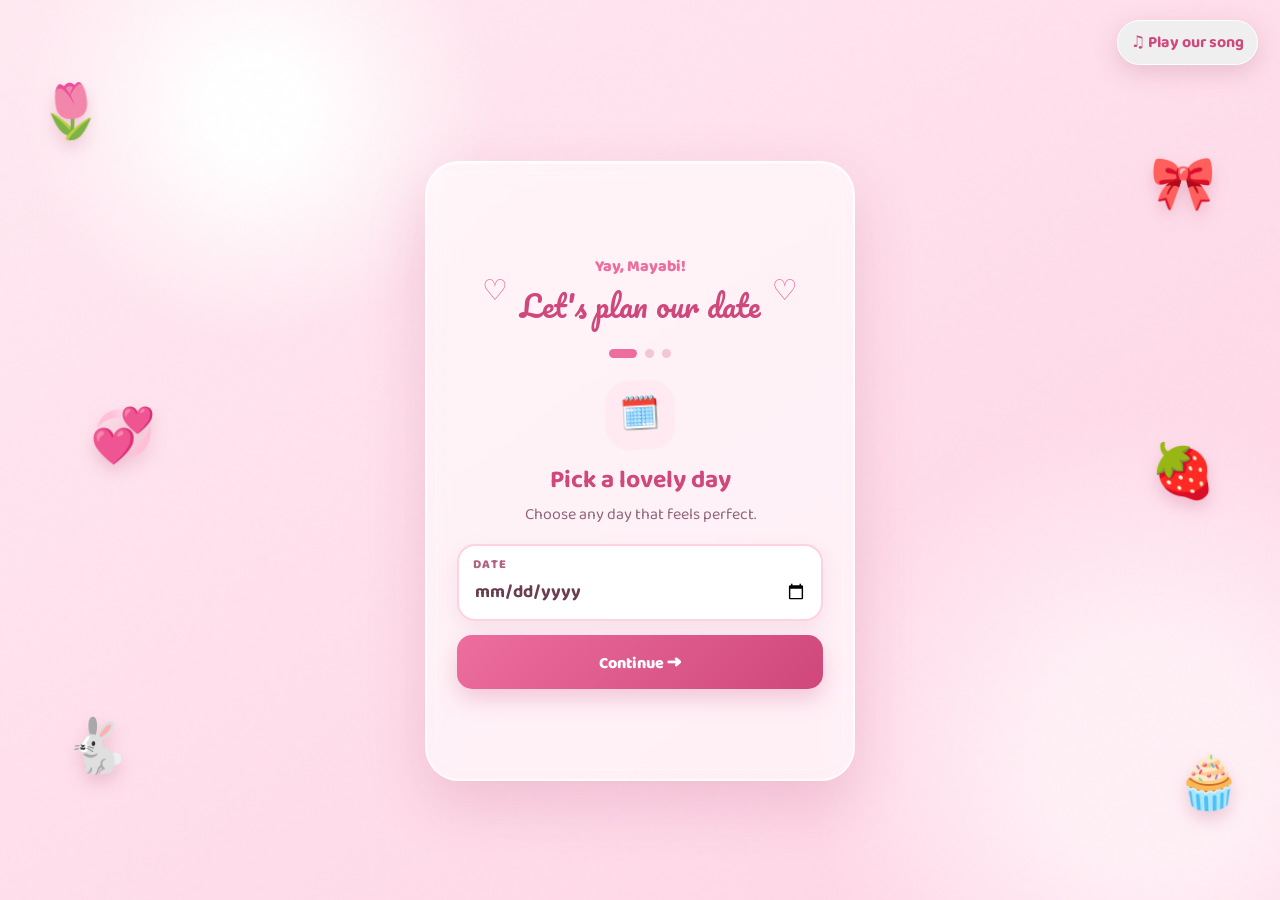
==== date.html @ b72f5c67 "Add files via upload" ====
<!doctype html>
<html lang="en">
<head>
  <meta charset="UTF-8">
  <meta name="viewport" content="width=device-width,initial-scale=1,viewport-fit=cover">
  <meta name="theme-color" content="#ffd9e8">
  <title>Plan Our Date ♡</title>
  <link rel="preconnect" href="https://fonts.googleapis.com">
  <link rel="preconnect" href="https://fonts.gstatic.com" crossorigin>
  <link href="https://fonts.googleapis.com/css2?family=Baloo+2:wght@500;600;700&family=Pacifico&display=swap" rel="stylesheet">
  <link rel="stylesheet" href="assets/style.css">
</head>
<body class="planner-page">
  <div class="grain"></div>
  <div class="sticker-field" aria-hidden="true">
    <span class="sticker s1">🌷</span><span class="sticker s2">🎀</span>
    <span class="sticker s3">🐇</span><span class="sticker s4">🧁</span>
    <span class="sticker s5">💞</span><span class="sticker s6">🍓</span>
  </div>
  <button class="music-pill" id="musicToggle" aria-label="Play music">♫ <span>Play our song</span></button>
  <audio id="bgMusic" loop preload="none"><source src="assets/our-song.mp3" type="audio/mpeg"></audio>

  <main class="planner-shell">
    <section class="planner-card">
      <header class="planner-header">
        <span class="tiny-heart">♡</span>
        <div><p>Yay, <span data-invitee>Mayabi</span>!</p><h1>Let's plan our date</h1></div>
        <span class="tiny-heart">♡</span>
      </header>
      <div class="progress-dots" aria-label="Planning progress">
        <span class="active"></span><span></span><span></span>
      </div>

      <form id="dateForm">
        <section class="form-step active" data-step="0">
          <div class="step-icon">🗓️</div>
          <h2>Pick a lovely day</h2>
          <p>Choose any day that feels perfect.</p>
          <label class="pretty-input calendar-input">
            <span>Date</span><input id="dateInput" name="date" type="date" required>
          </label>
          <button class="next-btn" type="button" data-next>Continue <span>→</span></button>
        </section>

        <section class="form-step" data-step="1">
          <div class="step-icon">📍</div>
          <h2>Where should we go?</h2>
          <p>Pick the city for our little adventure.</p>
          <div class="place-grid">
            <label class="place-option"><input type="radio" name="place" value="Dhaka"><span class="place-card"><b>🏙️</b><strong>Dhaka</strong><small>City lights & treats</small></span></label>
            <label class="place-option"><input type="radio" name="place" value="Cumilla"><span class="place-card"><b>🌿</b><strong>Cumilla</strong><small>Calm & cozy moments</small></span></label>
          </div>
          <div class="step-actions"><button class="back-btn" type="button" data-back>Back</button><button class="next-btn" type="button" data-next>Continue <span>→</span></button></div>
        </section>

        <section class="form-step" data-step="2">
          <div class="step-icon">⏰</div>
          <h2>What time works for you?</h2>
          <p>Pick the sweetest time for our plan.</p>
          <label class="pretty-input time-input"><span>Time</span><input id="timeInput" name="time" type="time" required></label>
          <div class="summary" id="summary"></div>
          <div class="step-actions"><button class="back-btn" type="button" data-back>Back</button><button class="final-btn" type="submit">Finalise Date 💗</button></div>
          <p class="form-status" id="formStatus" aria-live="polite"></p>
        </section>
      </form>
    </section>
  </main>

  <section class="success-screen" id="successScreen" aria-hidden="true">
    <div class="success-card"><div class="success-bear">🐻‍❄️💗</div><p>It’s a date!</p><h2>Congratulations!</h2><div id="finalDetails"></div><small>Can’t wait to see you, <span data-invitee>Mayabi</span>.<br>— <span data-inviter>Hasib</span></small></div>
    <div id="kissRain" aria-hidden="true"></div>
  </section>
  <script src="assets/config.js"></script>
  <script src="assets/planner.js"></script>
</body>
</html>
---- assets/style.css ----
:root{--pink-0:#fff8fb;--pink-1:#ffeaf2;--pink-2:#ffd4e5;--pink-3:#f9a9c8;--pink-4:#ed6e9e;--pink-5:#cf477b;--ink:#6a3e51;--white:#fff;--shadow:0 22px 60px rgba(180,72,116,.2)}
*{box-sizing:border-box}html,body{margin:0;min-height:100%;font-family:"Baloo 2",system-ui,sans-serif;color:var(--ink)}body{min-height:100svh;overflow-x:hidden;background:radial-gradient(circle at 20% 12%,#fff 0 4%,transparent 18%),radial-gradient(circle at 90% 84%,#fff0f6 0 8%,transparent 25%),linear-gradient(145deg,var(--pink-1),var(--pink-2));position:relative}
button,input{font:inherit}.grain{position:fixed;inset:0;pointer-events:none;opacity:.28;background-image:url("data:image/svg+xml,%3Csvg viewBox='0 0 140 140' xmlns='http://www.w3.org/2000/svg'%3E%3Cfilter id='n'%3E%3CfeTurbulence type='fractalNoise' baseFrequency='.9' numOctaves='2' stitchTiles='stitch'/%3E%3C/filter%3E%3Crect width='100%25' height='100%25' filter='url(%23n)' opacity='.08'/%3E%3C/svg%3E")}
.screen-shell,.planner-shell{min-height:100svh;display:grid;place-items:center;padding:max(72px,env(safe-area-inset-top)) 18px max(28px,env(safe-area-inset-bottom));position:relative;z-index:2}.invite-card,.planner-card{width:min(100%,430px);background:linear-gradient(150deg,rgba(250,166,198,.94),rgba(244,130,173,.94));border:2px solid rgba(255,255,255,.72);border-radius:34px;box-shadow:var(--shadow),inset 0 1px 0 #fff8;padding:30px 22px 24px;text-align:center;position:relative;backdrop-filter:blur(10px)}
.invite-card:before,.planner-card:before{content:"";position:absolute;inset:9px;border:1px dashed #fff9;border-radius:27px;pointer-events:none}.mini-label{display:inline-flex;padding:7px 14px;background:#fff9;border-radius:999px;font-size:.78rem;font-weight:700;letter-spacing:.08em;text-transform:uppercase}.mascot{font-size:4.6rem;filter:drop-shadow(0 8px 8px #b5487040);margin:8px 0 2px;animation:bob 3s ease-in-out infinite;position:relative}.mascot span{font:2rem "Pacifico";position:absolute;color:#fff;transform:rotate(13deg);margin-left:-14px}.invite-card h1{font-family:"Pacifico",cursive;color:#fff;font-size:clamp(1.85rem,7vw,2.55rem);line-height:1.35;font-weight:400;text-shadow:0 3px 0 #cf5d89,0 7px 20px #a6396550;margin:5px auto 4px;max-width:370px}.signature{color:#fff;font-weight:700;margin:4px 0 18px}.button-zone{height:116px;position:relative;display:flex;align-items:flex-start;justify-content:center;gap:14px;padding-top:12px}.choice-btn{border:0;border-radius:999px;min-width:118px;min-height:52px;padding:13px 24px;font-weight:800;text-decoration:none;display:inline-grid;place-items:center;cursor:pointer;box-shadow:0 10px 22px #a93b6650;transition:transform .22s,box-shadow .22s;touch-action:manipulation}.yes-btn{background:#fff;color:var(--pink-5);font-size:1.08rem}.yes-btn:active{transform:scale(.96)}.no-btn{background:#d85b89;color:#fff;position:absolute;left:calc(50% + 8px);top:12px;transition:left .25s cubic-bezier(.2,.9,.3,1.2),top .25s cubic-bezier(.2,.9,.3,1.2),transform .2s}.hint{font-size:.82rem;color:#fff;margin:0;opacity:.9}.music-pill{position:fixed;z-index:20;top:max(14px,env(safe-area-inset-top));right:14px;border:1px solid #fff;background:#fffbd;color:var(--pink-5);border-radius:999px;padding:9px 13px;font-weight:700;box-shadow:0 7px 25px #a75b7740;backdrop-filter:blur(8px)}.music-pill.playing{background:var(--pink-5);color:#fff}.sticker{position:fixed;z-index:1;font-size:clamp(1.8rem,7vw,3.1rem);filter:drop-shadow(0 8px 8px #bc527840);animation:float 4s ease-in-out infinite;user-select:none}.s1{left:3%;top:8%}.s2{right:5%;top:16%;animation-delay:-1s}.s3{left:5%;bottom:12%;animation-delay:-2s}.s4{right:3%;bottom:8%;animation-delay:-.4s}.s5{left:7%;top:44%;animation-delay:-3s}.s6{right:5%;top:48%;animation-delay:-1.6s}.s7{left:21%;top:3%;animation-delay:-.8s}.s8{right:20%;bottom:2%;animation-delay:-2.2s}.plea-layer{position:fixed;inset:0;pointer-events:none;z-index:10}.plea-bubble{position:absolute;max-width:180px;background:#fff;color:var(--pink-5);border:2px solid #ffc5dc;border-radius:18px 18px 18px 4px;padding:10px 13px;font-weight:700;font-size:.86rem;box-shadow:0 10px 28px #a8396440;animation:pleaIn 3.3s ease forwards}
.planner-shell{padding-top:max(70px,env(safe-area-inset-top))}.planner-card{background:#fff9;padding:22px 18px 20px;min-height:min(620px,calc(100svh - 96px));display:flex;flex-direction:column;justify-content:center}.planner-header{display:flex;align-items:center;justify-content:center;gap:12px;position:relative;z-index:1}.planner-header p{margin:0;color:var(--pink-4);font-weight:800}.planner-header h1{font-family:"Pacifico";font-size:1.85rem;font-weight:400;color:var(--pink-5);margin:0}.tiny-heart{font-size:1.8rem;color:var(--pink-4);animation:pulse 1.5s infinite}.progress-dots{display:flex;gap:8px;justify-content:center;margin:18px 0}.progress-dots span{width:9px;height:9px;border-radius:50%;background:#f4c5d7;transition:.3s}.progress-dots span.active{width:28px;border-radius:20px;background:var(--pink-4)}#dateForm{position:relative;z-index:1}.form-step{display:none;animation:stepIn .45s ease}.form-step.active{display:block}.form-step.leaving{display:block;animation:stepOut .3s ease forwards}.step-icon{width:70px;height:70px;display:grid;place-items:center;margin:4px auto 10px;border-radius:24px;background:var(--pink-1);font-size:2rem;transform:rotate(-3deg)}.form-step h2{font-size:1.55rem;color:var(--pink-5);margin:7px 0 0}.form-step>p{margin:2px 0 17px;color:#906478}.pretty-input{display:block;text-align:left;background:#fff;border:2px solid #ffd2e3;border-radius:18px;padding:9px 14px;margin:14px auto;box-shadow:0 8px 20px #c35e8520}.pretty-input:focus-within{border-color:var(--pink-4);box-shadow:0 0 0 4px #f9a9c833}.pretty-input span{display:block;font-size:.78rem;text-transform:uppercase;font-weight:800;letter-spacing:.07em;color:#b26282}.pretty-input input{width:100%;border:0;outline:0;color:var(--ink);background:transparent;font-weight:700;font-size:1.12rem;min-height:35px}.next-btn,.final-btn,.back-btn{border:0;border-radius:15px;min-height:50px;padding:11px 18px;font-weight:800;cursor:pointer}.next-btn,.final-btn{width:100%;color:#fff;background:linear-gradient(135deg,var(--pink-4),var(--pink-5));box-shadow:0 10px 22px #ce4e7e42}.next-btn span{font-size:1.25rem}.back-btn{background:var(--pink-1);color:var(--pink-5);min-width:82px}.step-actions{display:flex;gap:10px}.step-actions .next-btn,.step-actions .final-btn{flex:1}.place-grid{display:grid;grid-template-columns:1fr 1fr;gap:10px;margin:14px 0 18px}.place-option input{position:absolute;opacity:0}.place-card{background:#fff;border:2px solid #ffd5e5;border-radius:19px;padding:17px 8px;display:flex;flex-direction:column;cursor:pointer;transition:.2s}.place-card b{font-size:1.8rem}.place-card strong{font-size:1.08rem;color:var(--pink-5)}.place-card small{color:#9b7180}.place-option input:checked+.place-card{background:#fff0f6;border-color:var(--pink-4);transform:translateY(-3px);box-shadow:0 8px 16px #d553842d}.summary{min-height:42px;color:#9b5a73;font-weight:700;margin:9px}.form-status{min-height:22px!important;margin:8px 0 0!important;color:#c13469!important;font-size:.85rem}.success-screen{position:fixed;inset:0;z-index:50;background:linear-gradient(145deg,#ffd7e7,#f6a8c6);display:grid;place-items:center;padding:20px;opacity:0;visibility:hidden;transition:.65s}.success-screen.show{opacity:1;visibility:visible}.success-card{position:relative;z-index:2;width:min(100%,390px);background:#fffd;border:2px solid #fff;border-radius:34px;padding:32px 20px;text-align:center;box-shadow:var(--shadow);transform:scale(.7) rotate(-3deg);transition:.65s cubic-bezier(.18,.89,.32,1.3)}.show .success-card{transform:scale(1) rotate(0)}.success-bear{font-size:4.5rem;animation:bob 2s infinite}.success-card p{color:var(--pink-4);font-weight:800;margin:7px 0 0}.success-card h2{font:2.5rem "Pacifico";color:var(--pink-5);margin:0}.success-card #finalDetails{background:var(--pink-1);border-radius:18px;padding:13px;margin:17px 0;font-weight:700}.success-card small{font-size:.93rem;color:#845466}#kissRain span{position:fixed;z-index:1;font-size:2rem;animation:kissFly 2.4s ease-in forwards}
@keyframes float{50%{transform:translateY(-13px) rotate(8deg)}}@keyframes bob{50%{transform:translateY(-7px) rotate(2deg)}}@keyframes pulse{50%{transform:scale(1.25)}}@keyframes pleaIn{0%{opacity:0;transform:translateY(16px) scale(.75) rotate(-4deg)}15%,70%{opacity:1;transform:translateY(0) scale(1) rotate(2deg)}100%{opacity:0;transform:translateY(-25px)}}@keyframes stepIn{from{opacity:0;transform:translateX(24px)}to{opacity:1;transform:none}}@keyframes stepOut{to{opacity:0;transform:translateX(-22px)}}@keyframes kissFly{0%{opacity:0;transform:translate(var(--x),var(--y)) scale(.4) rotate(0)}20%{opacity:1}100%{opacity:0;transform:translate(0,0) scale(1.4) rotate(var(--r))}}
@media(min-width:700px){.invite-card{padding:35px 30px 27px}.sticker{font-size:3.3rem}.planner-card{padding:28px 30px}.music-pill{top:20px;right:22px}}
@media(max-width:380px){.invite-card{padding:24px 16px 20px;border-radius:28px}.invite-card h1{font-size:1.7rem}.mascot{font-size:4rem}.choice-btn{min-width:105px}.planner-card{padding:18px 13px}.planner-header h1{font-size:1.55rem}.place-card{padding:13px 5px}.music-pill span{display:none}}
@media(prefers-reduced-motion:reduce){*,*:before,*:after{animation-duration:.01ms!important;animation-iteration-count:1!important;scroll-behavior:auto!important}}

/* Keep the celebration visible above the congratulations card. */
#kissRain{position:fixed;inset:0;z-index:3;pointer-events:none}
#kissRain span{z-index:4;filter:drop-shadow(0 3px 5px #a23c6660)}
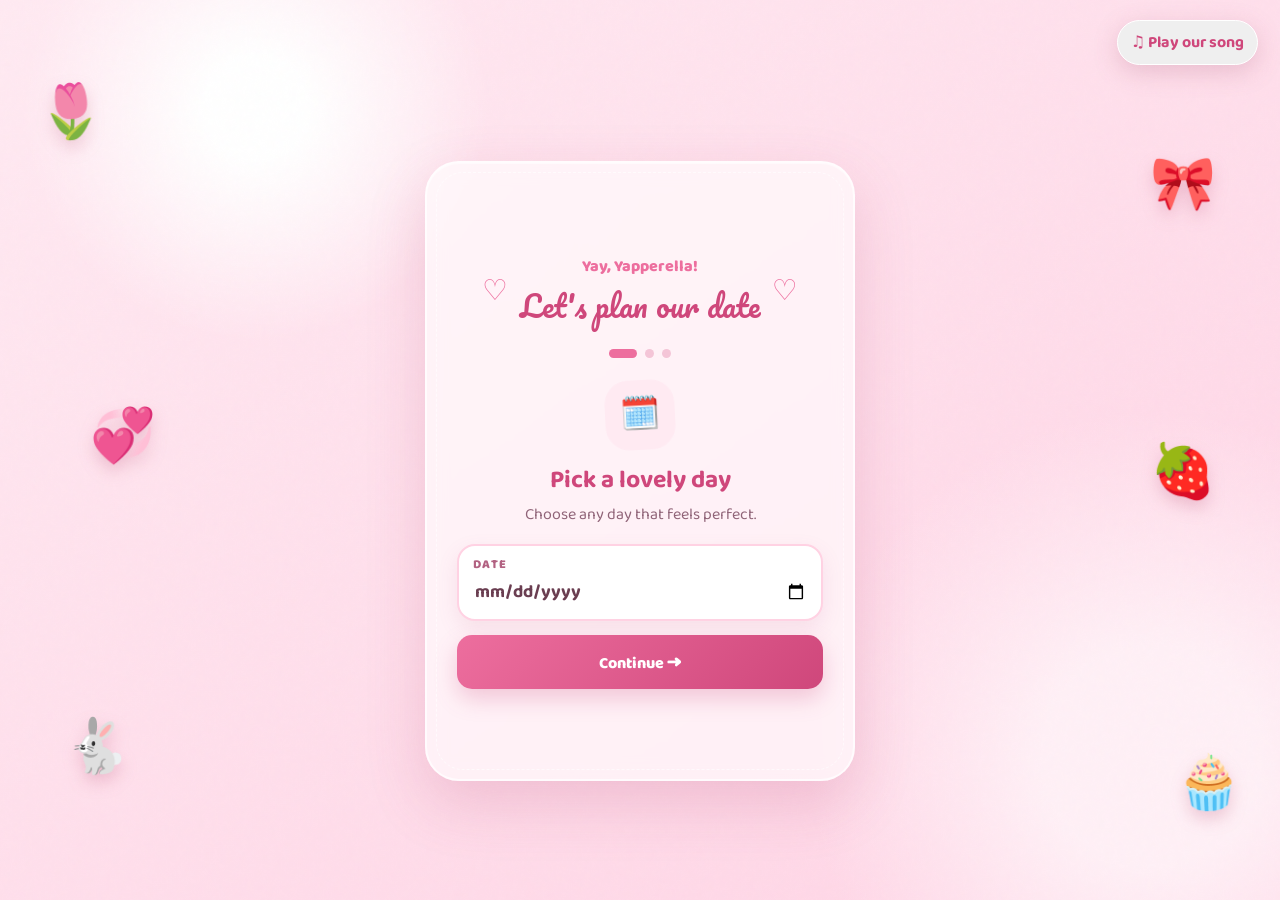
==== commit 69bffa31: "Update date.html" ====
--- a/date.html
+++ b/date.html
@@ -46,10 +46,9 @@
           <div class="step-icon">📍</div>
           <h2>Where should we go?</h2>
           <p>Pick the city for our little adventure.</p>
-          <div class="place-grid">
-            <label class="place-option"><input type="radio" name="place" value="Dhaka"><span class="place-card"><b>🏙️</b><strong>Dhaka</strong><small>City lights & treats</small></span></label>
-            <label class="place-option"><input type="radio" name="place" value="Cumilla"><span class="place-card"><b>🌿</b><strong>Cumilla</strong><small>Calm & cozy moments</small></span></label>
-          </div>
+
+         <div class="place-grid" id="placeGrid"></div>
+
           <div class="step-actions"><button class="back-btn" type="button" data-back>Back</button><button class="next-btn" type="button" data-next>Continue <span>→</span></button></div>
         </section>
 
